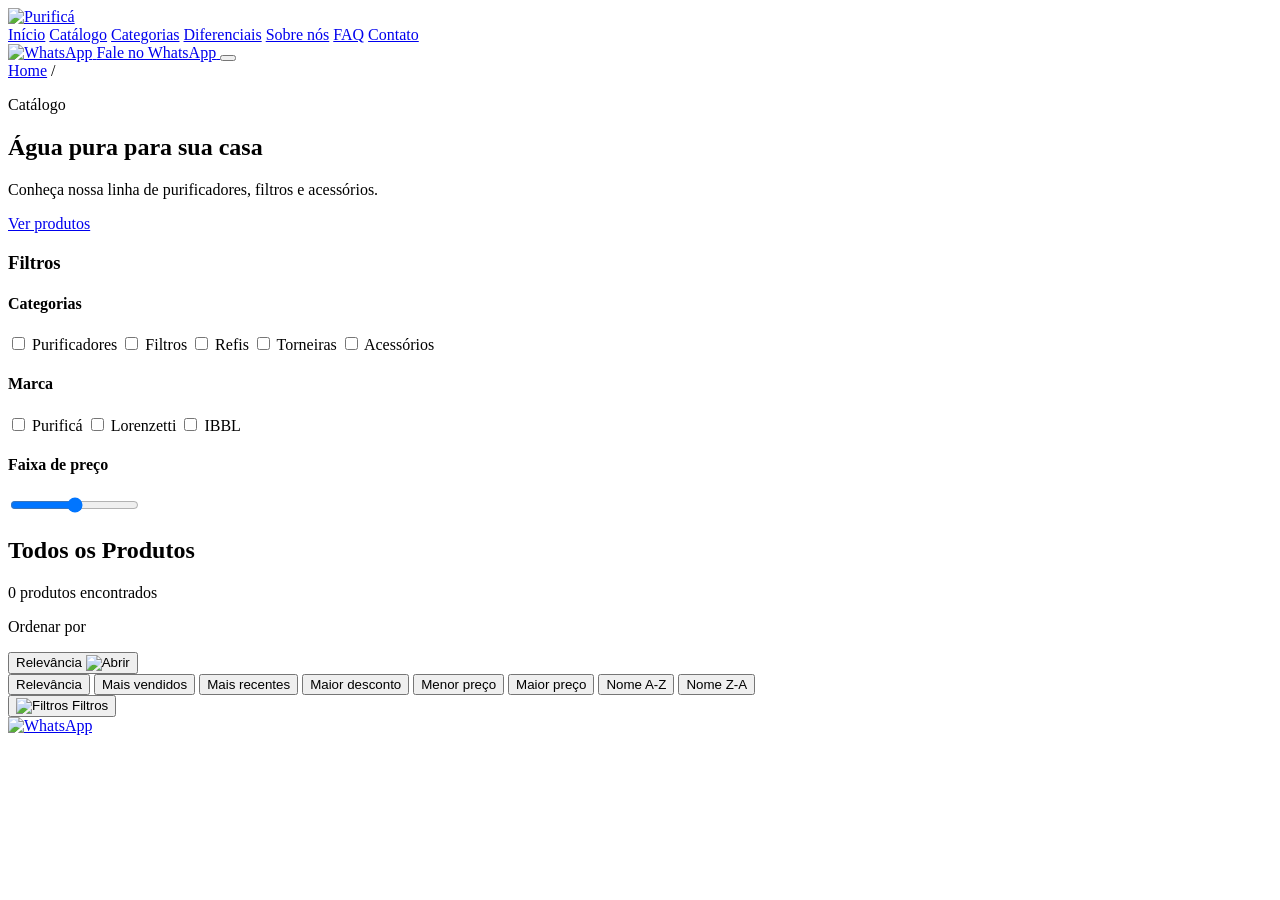
==== catalogo.html @ f344c6aa "Add files via upload" ====
<!DOCTYPE html>
<html lang="pt-BR">

<head>

    <meta charset="UTF-8">

    <meta name="viewport" content="width=device-width, initial-scale=1.0">

    <title>Catálogo | Purificá</title>

    <link rel="icon" href="favicon.ico">

    <link rel="stylesheet" href="assets/css/global.css">
    <link rel="stylesheet" href="assets/css/components.css">
    <link rel="stylesheet" href="assets/css/catalogo.css">
    <link rel="stylesheet" href="assets/css/catalogo-sidebar.css">
    <link rel="stylesheet" href="assets/css/catalogo-products.css">
    <link rel="stylesheet" href="assets/css/responsive.css">

</head>

<body>

<header class="navbar">

    <div class="container">

        <a href="index.html" class="logo">

            <img src="assets/images/logo.png" alt="Purificá">

        </a>

        <nav class="nav-links">

            <a href="index.html">Início</a>
            <a href="catalogo.html" class="active">Catálogo</a>
            <a href="categorias.html">Categorias</a>
            <a href="diferenciais.html">Diferenciais</a>
            <a href="sobre.html">Sobre nós</a>
            <a href="faq.html">FAQ</a>
            <a href="contato.html">Contato</a>

        </nav>

        <a href="https://wa.me/5511999999999"
           class="btn btn-primary navbar-whatsapp"
           target="_blank">

            <img src="assets/images/icons/whatsapp.svg" alt="WhatsApp">

            <span>Fale no WhatsApp</span>

        </a>

        <button class="menu-toggle" aria-label="Abrir menu">

            <span></span>
            <span></span>
            <span></span>

        </button>

    </div>

</header>

<main>

<section class="catalog-page">

    <div class="container">

        <div class="breadcrumb">

            <a href="index.html">Home</a>

            <span>/</span>

            <p>Catálogo</p>

        </div>

        <div class="catalog-layout">

            <div class="catalog-banner">

                <div class="banner-content">

                    <h2>

                        Água pura para sua casa

                    </h2>

                    <p>

                        Conheça nossa linha de purificadores, filtros e acessórios.

                    </p>

                    <a href="#" class="btn btn-primary">

                        Ver produtos

                    </a>

                </div>

            </div>

            <aside class="sidebar">

                <h3>Filtros</h3>

                <div class="filter-group">

                    <h4>Categorias</h4>

                    <label><input type="checkbox"> Purificadores</label>
                    <label><input type="checkbox"> Filtros</label>
                    <label><input type="checkbox"> Refis</label>
                    <label><input type="checkbox"> Torneiras</label>
                    <label><input type="checkbox"> Acessórios</label>

                </div>

                <div class="filter-group">

                    <h4>Marca</h4>

                    <label><input type="checkbox"> Purificá</label>
                    <label><input type="checkbox"> Lorenzetti</label>
                    <label><input type="checkbox"> IBBL</label>

                </div>

                <div class="filter-group">

                    <h4>Faixa de preço</h4>

                    <input type="range">

                </div>

            </aside>

            <section class="catalog-content">

                <div class="catalog-header">

                    <div>

                        <h2>

                            Todos os Produtos

                        </h2>

                        <p id="products-count">

                            0 produtos encontrados

                        </p>

                    </div>

                    <div class="catalog-sort">

                        <p>Ordenar por</p>

                        <button class="sort-toggle">

                            <span>Relevância</span>

                            <img src="assets/images/icons/chevron.svg" alt="Abrir">

                        </button>

                        <div class="sort-menu">

                            <button class="active" data-sort="relevance">Relevância</button>
                            <button data-sort="popular">Mais vendidos</button>
                            <button data-sort="recent">Mais recentes</button>
                            <button data-sort="discount">Maior desconto</button>
                            <button data-sort="price-asc">Menor preço</button>
                            <button data-sort="price-desc">Maior preço</button>
                            <button data-sort="name-asc">Nome A-Z</button>
                            <button data-sort="name-desc">Nome Z-A</button>

                        </div>

                    </div>

                    <button class="filters-toggle">

                        <img src="assets/images/icons/filter.svg" alt="Filtros">

                        <span>Filtros</span>

                    </button>

                </div>

                <div class="products-grid"></div>

            </section>

        </div>

    </div>

</section>

</main>

<a href="https://wa.me/5511999999999"
   class="whatsapp-floating"
   target="_blank"
   aria-label="WhatsApp">

    <img src="assets/images/icons/whatsapp.svg" alt="WhatsApp">

</a>

<script src="assets/js/app.js"></script>
<script src="assets/js/catalogo.js"></script>
<script src="assets/js/effect.js"></script>
<script src="assets/js/sort.js"></script>
<script src="assets/js/filters.js"></script>

</body>

</html>
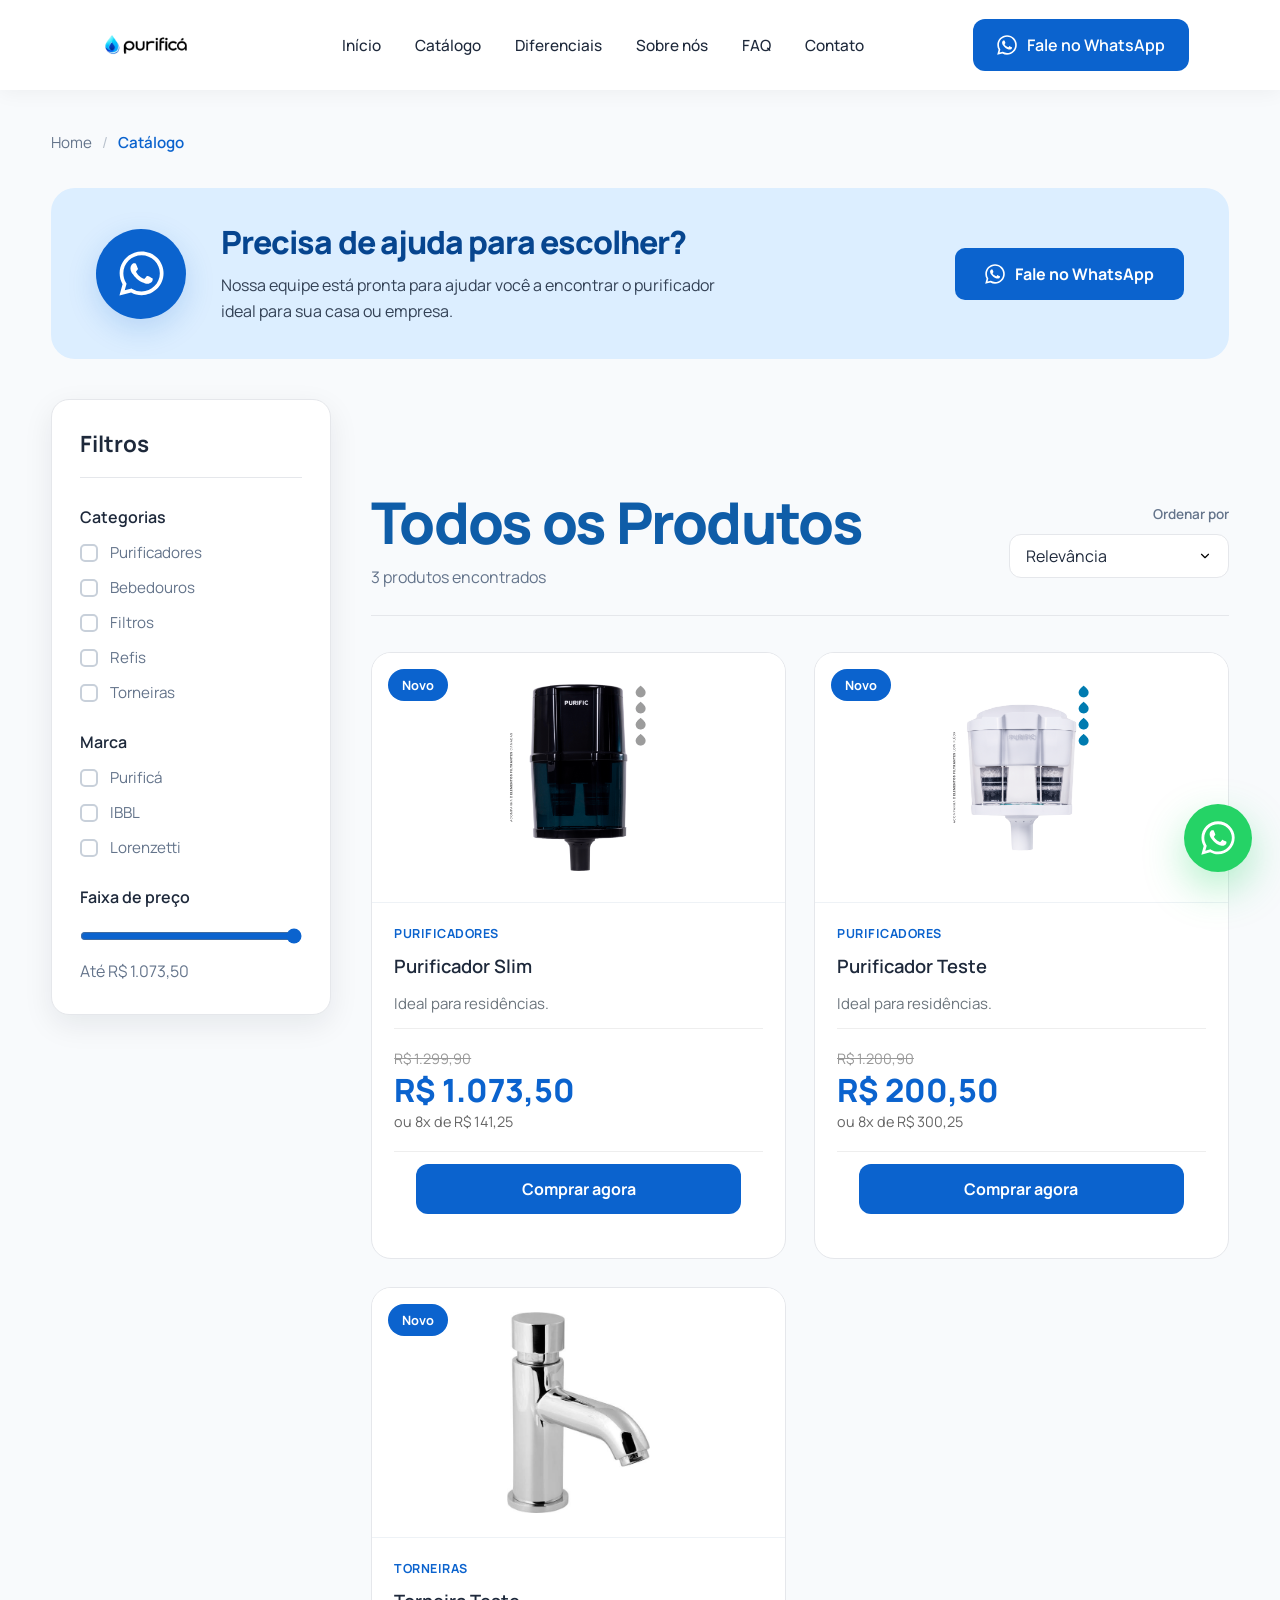
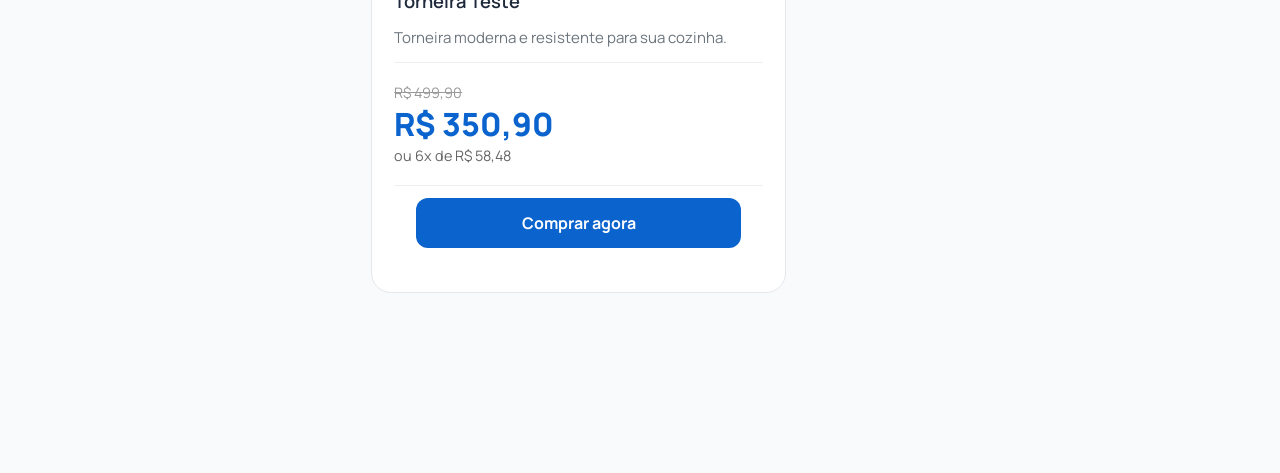
==== commit fff55215: "Add files via upload" ====
--- a/catalogo.html
+++ b/catalogo.html
@@ -1,235 +1,409 @@
-<!DOCTYPE html>
-<html lang="pt-BR">
-
-<head>
-
-    <meta charset="UTF-8">
-
-    <meta name="viewport" content="width=device-width, initial-scale=1.0">
-
-    <title>Catálogo | Purificá</title>
-
-    <link rel="icon" href="favicon.ico">
-
-    <link rel="stylesheet" href="assets/css/global.css">
-    <link rel="stylesheet" href="assets/css/components.css">
-    <link rel="stylesheet" href="assets/css/catalogo.css">
-    <link rel="stylesheet" href="assets/css/catalogo-sidebar.css">
-    <link rel="stylesheet" href="assets/css/catalogo-products.css">
-    <link rel="stylesheet" href="assets/css/responsive.css">
-
-</head>
-
-<body>
-
-<header class="navbar">
-
-    <div class="container">
-
-        <a href="index.html" class="logo">
-
-            <img src="assets/images/logo.png" alt="Purificá">
-
-        </a>
-
-        <nav class="nav-links">
-
-            <a href="index.html">Início</a>
-            <a href="catalogo.html" class="active">Catálogo</a>
-            <a href="categorias.html">Categorias</a>
-            <a href="diferenciais.html">Diferenciais</a>
-            <a href="sobre.html">Sobre nós</a>
-            <a href="faq.html">FAQ</a>
-            <a href="contato.html">Contato</a>
-
-        </nav>
-
-        <a href="https://wa.me/5511999999999"
-           class="btn btn-primary navbar-whatsapp"
-           target="_blank">
-
-            <img src="assets/images/icons/whatsapp.svg" alt="WhatsApp">
-
-            <span>Fale no WhatsApp</span>
-
-        </a>
-
-        <button class="menu-toggle" aria-label="Abrir menu">
-
-            <span></span>
-            <span></span>
-            <span></span>
-
-        </button>
-
-    </div>
-
-</header>
-
-<main>
-
-<section class="catalog-page">
-
-    <div class="container">
-
-        <div class="breadcrumb">
-
-            <a href="index.html">Home</a>
-
-            <span>/</span>
-
-            <p>Catálogo</p>
-
-        </div>
-
-        <div class="catalog-layout">
-
-            <div class="catalog-banner">
-
-                <div class="banner-content">
-
-                    <h2>
-
-                        Água pura para sua casa
-
-                    </h2>
-
-                    <p>
-
-                        Conheça nossa linha de purificadores, filtros e acessórios.
-
-                    </p>
-
-                    <a href="#" class="btn btn-primary">
-
-                        Ver produtos
-
-                    </a>
-
-                </div>
-
-            </div>
-
-            <aside class="sidebar">
-
-                <h3>Filtros</h3>
-
-                <div class="filter-group">
-
-                    <h4>Categorias</h4>
-
-                    <label><input type="checkbox"> Purificadores</label>
-                    <label><input type="checkbox"> Filtros</label>
-                    <label><input type="checkbox"> Refis</label>
-                    <label><input type="checkbox"> Torneiras</label>
-                    <label><input type="checkbox"> Acessórios</label>
-
-                </div>
-
-                <div class="filter-group">
-
-                    <h4>Marca</h4>
-
-                    <label><input type="checkbox"> Purificá</label>
-                    <label><input type="checkbox"> Lorenzetti</label>
-                    <label><input type="checkbox"> IBBL</label>
-
-                </div>
-
-                <div class="filter-group">
-
-                    <h4>Faixa de preço</h4>
-
-                    <input type="range">
-
-                </div>
-
-            </aside>
-
-            <section class="catalog-content">
-
-                <div class="catalog-header">
-
-                    <div>
-
-                        <h2>
-
-                            Todos os Produtos
-
-                        </h2>
-
-                        <p id="products-count">
-
-                            0 produtos encontrados
-
-                        </p>
-
-                    </div>
-
-                    <div class="catalog-sort">
-
-                        <p>Ordenar por</p>
-
-                        <button class="sort-toggle">
-
-                            <span>Relevância</span>
-
-                            <img src="assets/images/icons/chevron.svg" alt="Abrir">
-
-                        </button>
-
-                        <div class="sort-menu">
-
-                            <button class="active" data-sort="relevance">Relevância</button>
-                            <button data-sort="popular">Mais vendidos</button>
-                            <button data-sort="recent">Mais recentes</button>
-                            <button data-sort="discount">Maior desconto</button>
-                            <button data-sort="price-asc">Menor preço</button>
-                            <button data-sort="price-desc">Maior preço</button>
-                            <button data-sort="name-asc">Nome A-Z</button>
-                            <button data-sort="name-desc">Nome Z-A</button>
-
-                        </div>
-
-                    </div>
-
-                    <button class="filters-toggle">
-
-                        <img src="assets/images/icons/filter.svg" alt="Filtros">
-
-                        <span>Filtros</span>
-
-                    </button>
-
-                </div>
-
-                <div class="products-grid"></div>
-
-            </section>
-
-        </div>
-
-    </div>
-
-</section>
-
-</main>
-
-<a href="https://wa.me/5511999999999"
-   class="whatsapp-floating"
-   target="_blank"
-   aria-label="WhatsApp">
-
-    <img src="assets/images/icons/whatsapp.svg" alt="WhatsApp">
-
-</a>
-
-<script src="assets/js/app.js"></script>
-<script src="assets/js/catalogo.js"></script>
-<script src="assets/js/effect.js"></script>
-<script src="assets/js/sort.js"></script>
-<script src="assets/js/filters.js"></script>
-
-</body>
-
+<!DOCTYPE html>
+<html lang="pt-BR">
+
+<head>
+
+    <meta charset="UTF-8">
+
+    <meta name="viewport" content="width=device-width, initial-scale=1.0">
+
+    <title>Catálogo | Purificá</title>
+
+    <link rel="icon" href="assets/images/favicon.ico">
+
+    <link rel="stylesheet" href="assets/css/global.css">
+    <link rel="stylesheet" href="assets/css/components.css">
+    <link rel="stylesheet" href="assets/css/catalogo.css">
+    <link rel="stylesheet" href="assets/css/catalogo-sidebar.css">
+    <link rel="stylesheet" href="assets/css/catalogo-products.css">
+    <link rel="stylesheet" href="assets/css/cta-catalogo.css">
+    <link rel="stylesheet" href="assets/css/footer.css">
+    <link rel="stylesheet" href="assets/css/responsive.css">
+
+</head>
+
+<body>
+
+<div id="navbar"></div>
+
+<main>
+
+<section class="catalog-page">
+
+    <div class="container">
+
+        <div class="breadcrumb">
+
+            <a href="index.html">
+
+                Home
+
+            </a>
+
+            <span>/</span>
+
+            <p>
+
+                Catálogo
+
+            </p>
+
+        </div>
+
+        <div class="catalog-layout">
+
+            <section class="catalog-banner">
+
+                <div class="catalog-cta">
+
+                    <div class="catalog-cta-icon">
+
+                        <img
+                            src="assets/images/icons/whatsapp.svg"
+                            alt="WhatsApp"
+                        >
+
+                    </div>
+
+                    <div class="catalog-cta-text">
+
+                        <h2>
+
+                            Precisa de ajuda para escolher?
+
+                        </h2>
+
+                        <p>
+
+                            Nossa equipe está pronta para ajudar você a encontrar
+                            o purificador ideal para sua casa ou empresa.
+
+                        </p>
+
+                    </div>
+
+                    <a
+                        href="https://wa.me/5511999999999"
+                        target="_blank"
+                        class="catalog-cta-button"
+                    >
+
+                        <img
+                            src="assets/images/icons/whatsapp.svg"
+                            alt="WhatsApp"
+                        >
+
+                        Fale no WhatsApp
+
+                    </a>
+
+                </div>
+
+            </section>
+
+            <aside class="sidebar">
+
+                <h3>
+
+                    Filtros
+
+                </h3>
+
+                <div class="filter-group">
+
+                    <h4>
+
+                        Categorias
+
+                    </h4>
+
+                    <label>
+
+                        <input
+                            type="checkbox"
+                            value="Purificadores"
+                        >
+
+                        Purificadores
+
+                    </label>
+
+                    <label>
+
+                        <input
+                            type="checkbox"
+                            value="Bebedouros"
+                        >
+
+                        Bebedouros
+
+                    </label>
+
+                    <label>
+
+                        <input
+                            type="checkbox"
+                            value="Filtros"
+                        >
+
+                        Filtros
+
+                    </label>
+
+                    <label>
+
+                        <input
+                            type="checkbox"
+                            value="Refis"
+                        >
+
+                        Refis
+
+                    </label>
+
+                    <label>
+
+                        <input
+                            type="checkbox"
+                            value="Torneiras"
+                        >
+
+                        Torneiras
+
+                    </label>
+
+                </div>
+
+                <div class="filter-group">
+
+                    <h4>
+
+                        Marca
+
+                    </h4>
+
+                    <label>
+
+                        <input
+                            type="checkbox"
+                            value="Purificá"
+                        >
+
+                        Purificá
+
+                    </label>
+
+                    <label>
+
+                        <input
+                            type="checkbox"
+                            value="IBBL"
+                        >
+
+                        IBBL
+
+                    </label>
+
+                    <label>
+
+                        <input
+                            type="checkbox"
+                            value="Lorenzetti"
+                        >
+
+                        Lorenzetti
+
+                    </label>
+
+                </div>
+
+                <div class="filter-group">
+
+                    <h4>
+
+                        Faixa de preço
+
+                    </h4>
+
+                    <input
+                        id="price-filter"
+                        type="range"
+                        min="0"
+                        max="5000"
+                        value="5000"
+                    >
+
+                    <p id="price-value">
+
+                        Até R$ 5.000,00
+
+                    </p>
+
+                </div>
+
+            </aside>
+
+            <section class="catalog-content">
+
+                <div class="catalog-header">
+
+                    <div>
+
+                        <h2>
+
+                            Todos os Produtos
+
+                        </h2>
+
+                        <p id="products-count">
+
+                            0 produtos encontrados
+
+                        </p>
+
+                    </div>
+
+                    <div class="catalog-sort">
+
+                        <p>
+
+                            Ordenar por
+
+                        </p>
+
+                        <button class="sort-toggle">
+
+                            <span>
+
+                                Relevância
+
+                            </span>
+
+                            <img
+                                src="assets/images/icons/chevron.svg"
+                                alt="Abrir"
+                            >
+
+                        </button>
+
+                        <div class="sort-menu">
+
+                            <button
+                                class="active"
+                                data-sort="relevance"
+                            >
+
+                                Relevância
+
+                            </button>
+
+                            <button data-sort="popular">
+
+                                Mais vendidos
+
+                            </button>
+
+                            <button data-sort="recent">
+
+                                Mais recentes
+
+                            </button>
+
+                            <button data-sort="discount">
+
+                                Maior desconto
+
+                            </button>
+
+                            <button data-sort="price-asc">
+
+                                Menor preço
+
+                            </button>
+
+                            <button data-sort="price-desc">
+
+                                Maior preço
+
+                            </button>
+
+                            <button data-sort="name-asc">
+
+                                Nome A-Z
+
+                            </button>
+
+                            <button data-sort="name-desc">
+
+                                Nome Z-A
+
+                            </button>
+
+                        </div>
+
+                    </div>
+
+                    <button class="filters-toggle">
+
+                        <img
+                            src="assets/images/icons/filter.svg"
+                            alt="Filtros"
+                        >
+
+                        <span>
+
+                            Filtros
+
+                        </span>
+
+                    </button>
+
+                </div>
+
+                <div class="products-grid">
+
+                                    </div>
+
+            </section>
+
+        </div>
+
+    </div>
+
+</section>
+
+</main>
+
+<div id="footer"></div>
+
+<a
+    href="https://wa.me/5511999999999"
+    class="whatsapp-floating"
+    target="_blank"
+    aria-label="WhatsApp"
+>
+
+    <img
+        src="assets/images/icons/whatsapp.svg"
+        alt="WhatsApp"
+    >
+
+</a>
+
+<script src="assets/js/app.js"></script>
+
+<script src="assets/js/navbar.js"></script>
+
+<script src="assets/js/footer.js"></script>
+
+<script src="assets/js/catalogo.js"></script>
+
+<script src="assets/js/sort.js"></script>
+
+<script src="assets/js/filters.js"></script>
+
+<script src="assets/js/effect.js"></script>
+
+</body>
+
 </html>
--- a/assets/css/global.css
+++ b/assets/css/global.css
@@ -0,0 +1,241 @@
+@import url('https://fonts.googleapis.com/css2?family=Manrope:wght@200;300;400;500;600;700;800&display=swap');
+
+*,
+*::before,
+*::after{
+    margin:0;
+    padding:0;
+    box-sizing:border-box;
+}
+
+:root{
+
+    --primary:#0B63CE;
+    --primary-dark:#084FA5;
+
+    --background:#F7F9FC;
+
+    --surface:#FFFFFF;
+
+    --text:#1E293B;
+
+    --text-light:#64748B;
+
+    --border:#E5E7EB;
+
+    --success:#25D366;
+
+    --shadow:0 10px 30px rgba(15,23,42,.08);
+
+    --radius:18px;
+
+    --container:1280px;
+
+}
+
+html{
+
+    scroll-behavior:smooth;
+
+}
+
+body{
+
+    font-family:"Inter",sans-serif;
+
+    background:var(--background);
+
+    color:var(--text);
+
+    -webkit-font-smoothing:antialiased;
+
+    text-rendering:optimizeLegibility;
+
+     font-family: "Manrope", sans-serif;
+
+}
+
+img{
+
+    display:block;
+
+    max-width:100%;
+
+}
+
+a{
+
+    color:inherit;
+
+    text-decoration:none;
+
+}
+
+button{
+
+    font:inherit;
+
+    cursor:pointer;
+
+    border:none;
+
+    background:none;
+
+}
+
+input,
+textarea,
+select{
+
+    font:inherit;
+
+    outline:none;
+
+}
+
+ul,
+ol{
+
+    list-style:none;
+
+}
+
+.container{
+
+    width:min(var(--container),92%);
+
+    margin-inline:auto;
+
+}
+
+section{
+
+    padding:90px 0;
+
+}
+
+h1{
+
+    font-size:clamp(2.8rem,5vw,4.5rem);
+
+    font-weight:800;
+
+    line-height:1.08;
+
+}
+
+h2{
+
+    font-size:clamp(2.4rem,5vw,3.6rem);
+
+    font-weight:800;
+
+    line-height:1.15;
+
+    letter-spacing:-0.03em;
+
+    color:#0F5DA8;
+
+}
+
+h3{
+
+    font-size:1.35rem;
+
+    font-weight:600;
+
+}
+
+p{
+
+    color:var(--text-light);
+
+    line-height:1.7;
+
+}
+
+::-webkit-scrollbar{
+
+    width:10px;
+
+}
+
+::-webkit-scrollbar-track{
+
+    background:#EEF2F7;
+
+}
+
+::-webkit-scrollbar-thumb{
+
+    background:var(--primary);
+
+    border-radius:999px;
+
+}
+
+::-webkit-scrollbar-thumb:hover{
+
+    background:var(--primary-dark);
+
+}
+
+@media(max-width:768px){
+
+    :root{
+
+        --container:100%;
+
+        --radius:16px;
+
+    }
+
+    body{
+
+        font-size:15px;
+
+    }
+
+    .container{
+
+        width:94%;
+
+    }
+
+    section{
+
+        padding:60px 0;
+
+    }
+
+    h1{
+
+        font-size:2.3rem;
+
+        line-height:1.15;
+
+    }
+
+h2{
+
+    font-size:1.8rem;
+
+    color:#0F5DA8;
+
+}
+
+    h3{
+
+        font-size:1.2rem;
+
+    }
+
+    p{
+
+        font-size:.95rem;
+
+        line-height:1.7;
+
+    }
+
+}
--- a/assets/css/components.css
+++ b/assets/css/components.css
@@ -0,0 +1,502 @@
+.navbar{
+
+    width:100%;
+
+    height:90px;
+
+    background:var(--surface);
+
+    position:sticky;
+
+    top:0;
+
+    z-index:1000;
+
+    box-shadow:0 2px 20px rgba(0,0,0,.05);
+
+}
+
+.navbar .container{
+
+    height:100%;
+
+    display:flex;
+
+    align-items:center;
+
+    justify-content:space-between;
+
+    gap:40px;
+
+}
+
+.logo{
+
+    margin-right:auto;
+
+}
+
+
+
+.logo img{
+
+    height:72px;
+
+    width:auto;
+
+}
+
+.nav-links{
+
+    display:flex;
+
+    align-items:center;
+
+    justify-content:center;
+
+    gap:34px;
+
+    flex:1;
+
+}
+
+.nav-links a{
+
+    font-size:.96rem;
+
+    font-weight:500;
+
+    color:var(--text);
+
+    white-space:nowrap;
+
+    transition:.25s;
+
+}
+
+.nav-links a:hover{
+
+    color:var(--primary);
+
+}
+
+.nav-links a{
+
+    position:relative;
+
+}
+
+
+.nav-links a::after{
+
+    content:"";
+
+    position:absolute;
+
+    left:0;
+
+    bottom:-8px;
+
+    width:0;
+
+    height:2px;
+
+    background:var(--primary);
+
+    transition:.25s;
+
+}
+
+
+.nav-links a:hover::after,
+.nav-links a.active::after{
+
+    width:100%;
+
+}
+
+.whatsapp-floating{
+
+    position:fixed;
+
+    right:28px;
+
+    bottom:28px;
+
+    width:68px;
+
+    height:68px;
+
+    display:flex;
+
+    align-items:center;
+
+    justify-content:center;
+
+    border-radius:50%;
+
+    background:#25D366;
+
+    box-shadow:
+        0 16px 40px rgba(37,211,102,.35);
+
+    transition:
+        transform .25s ease,
+        box-shadow .25s ease;
+
+    z-index:999;
+
+}
+
+.whatsapp-floating:hover{
+
+    transform:translateY(-4px) scale(1.06);
+
+    box-shadow:
+        0 22px 50px rgba(37,211,102,.45);
+
+}
+
+.whatsapp-floating img{
+
+    width:34px;
+
+    height:34px;
+
+}
+
+.btn{
+
+    display:inline-flex;
+
+    align-items:center;
+
+    justify-content:center;
+
+    gap:10px;
+
+    padding:15px 24px;
+
+    border-radius:12px;
+
+    font-weight:600;
+
+    transition:.25s;
+
+    flex-shrink:0;
+
+}
+
+.btn img{
+
+    width:20px;
+
+    height:20px;
+
+}
+
+.btn svg{
+
+    width:18px;
+
+    height:18px;
+
+    transition:.25s;
+
+}
+
+.btn:hover svg{
+
+    transform:translateX(4px);
+
+}
+
+.btn-primary{
+
+    background:var(--primary);
+
+    color:#fff;
+
+}
+
+.btn-primary:hover{
+
+    background:var(--primary-dark);
+
+    transform:translateY(-2px);
+
+}
+
+.btn-outline{
+
+    background:var(--surface);
+
+    border:1px solid var(--border);
+
+    color:var(--text);
+
+}
+
+.btn-outline:hover{
+
+    border-color:var(--primary);
+
+    color:var(--primary);
+
+}
+
+.section-title{
+
+    text-align:center;
+
+    margin-bottom:14px;
+
+}
+
+.section-description{
+
+    max-width:700px;
+
+    margin:0 auto 55px;
+
+    text-align:center;
+
+}
+
+.card{
+
+    background:var(--surface);
+
+    border-radius:var(--radius);
+
+    box-shadow:var(--shadow);
+
+    transition:.25s;
+
+}
+
+.card:hover{
+
+    transform:translateY(-6px);
+
+}
+
+.badge{
+
+    display:inline-flex;
+
+    align-items:center;
+
+    padding:6px 12px;
+
+    border-radius:999px;
+
+    background:#EDF5FF;
+
+    color:var(--primary);
+
+    font-size:.82rem;
+
+    font-weight:600;
+
+}
+
+
+@media(max-width:768px){
+
+    .navbar{
+
+        height:78px;
+
+    }
+
+    .navbar .container{
+
+        display:flex;
+
+        align-items:center;
+
+        justify-content:space-between;
+
+        gap:12px;
+
+    }
+
+    .logo{
+
+        margin-right:auto;
+
+    }
+
+    .logo img{
+
+        height:58px;
+
+    }
+
+    .navbar-whatsapp{
+
+        display:none;
+
+    }
+
+    .menu-toggle{
+
+        display:flex;
+
+        flex-direction:column;
+
+        justify-content:center;
+
+        align-items:center;
+
+        gap:5px;
+
+        width:46px;
+
+        height:46px;
+
+        margin-left:auto;
+
+        border:1px solid var(--border);
+
+        border-radius:12px;
+
+        background:var(--surface);
+
+        flex-shrink:0;
+
+    }
+
+    .menu-toggle span{
+
+        width:22px;
+
+        height:2px;
+
+        border-radius:999px;
+
+        background:var(--text);
+
+        transition:.25s;
+
+    }
+
+    .menu-toggle.active span:nth-child(1){
+
+        transform:translateY(7px) rotate(45deg);
+
+    }
+
+    .menu-toggle.active span:nth-child(2){
+
+        opacity:0;
+
+    }
+
+    .menu-toggle.active span:nth-child(3){
+
+        transform:translateY(-7px) rotate(-45deg);
+
+    }
+
+   .whatsapp-floating{
+
+    display:flex;
+
+    position:fixed;
+
+    right:18px;
+
+    bottom:18px;
+
+    width:60px;
+
+    height:60px;
+
+    align-items:center;
+
+    justify-content:center;
+
+    border-radius:50%;
+
+    background:#25D366;
+
+    z-index:1100;
+
+}
+
+
+.whatsapp-floating img{
+
+    width:30px;
+
+    height:30px;
+
+}
+
+    .nav-links{
+
+        position:fixed;
+
+        top:0;
+
+        left:-320px;
+
+        width:300px;
+
+        max-width:85vw;
+
+        height:100vh;
+
+        padding:95px 24px 24px;
+
+        display:flex;
+
+        flex-direction:column;
+
+        align-items:flex-start;
+
+        justify-content:flex-start;
+
+        gap:20px;
+
+        background:var(--surface);
+
+        box-shadow:12px 0 40px rgba(0,0,0,.18);
+
+        transition:left .3s ease;
+
+        z-index:1001;
+
+    }
+
+    .nav-links.active{
+
+        left:0;
+
+    }
+
+    .nav-links a{
+
+        width:100%;
+
+        padding:8px 0;
+
+        font-size:1rem;
+
+    }
+
+    .section-title{
+
+        margin-bottom:10px;
+
+    }
+
+    .section-description{
+
+        margin:0 auto 40px;
+
+    }
+
+}
--- a/assets/css/catalogo.css
+++ b/assets/css/catalogo.css
@@ -0,0 +1,595 @@
+.catalog-page{
+
+    padding:40px 0 90px;
+
+    background:#F8FAFC;
+
+}
+
+
+
+.breadcrumb{
+
+    display:flex;
+
+    align-items:center;
+
+    gap:10px;
+
+    margin-bottom:32px;
+
+    font-size:.95rem;
+
+}
+
+
+
+.breadcrumb a{
+
+    color:var(--text-light);
+
+    transition:.25s;
+
+}
+
+
+
+.breadcrumb a:hover{
+
+    color:var(--primary);
+
+}
+
+
+
+.breadcrumb span{
+
+    color:#B8C1CC;
+
+}
+
+
+
+.breadcrumb p{
+
+    color:var(--primary);
+
+    font-weight:600;
+
+}
+
+
+
+
+
+.catalog-layout{
+
+    display:grid;
+
+    grid-template-columns:280px 1fr;
+
+    grid-template-areas:
+
+    "banner banner"
+
+    "sidebar content";
+
+    gap:40px;
+
+    align-items:start;
+
+}
+
+
+
+
+
+.catalog-banner{
+
+    grid-area:banner;
+
+}
+
+
+
+
+
+.sidebar{
+
+    grid-area:sidebar;
+
+}
+
+
+
+
+
+.catalog-content{
+
+    grid-area:content;
+
+    display:flex;
+
+    flex-direction:column;
+
+    gap:36px;
+
+}
+
+
+
+
+
+.catalog-header{
+
+    display:flex;
+
+    align-items:center;
+
+    justify-content:space-between;
+
+    gap:30px;
+
+    padding-bottom:24px;
+
+    border-bottom:1px solid var(--border);
+
+}
+
+
+
+
+
+.catalog-header h2{
+
+    margin:0 0 8px;
+
+}
+
+
+
+
+
+.catalog-header p{
+
+    margin:0;
+
+    color:var(--text-light);
+
+}
+
+
+
+
+
+.catalog-sort{
+
+    position:relative;
+
+    display:flex;
+
+    flex-direction:column;
+
+    align-items:flex-end;
+
+    gap:8px;
+
+}
+
+
+
+
+
+.catalog-sort p{
+
+    margin:0;
+
+    font-size:.85rem;
+
+    color:var(--text-light);
+
+    font-weight:600;
+
+}
+
+
+
+
+
+.sort-toggle{
+
+    display:flex;
+
+    align-items:center;
+
+    justify-content:space-between;
+
+    gap:16px;
+
+    width:220px;
+
+    height:44px;
+
+    padding:0 16px;
+
+    background:#fff;
+
+    border:1px solid var(--border);
+
+    border-radius:12px;
+
+    color:var(--text);
+
+    cursor:pointer;
+
+}
+
+
+
+
+
+.sort-toggle img{
+
+    width:14px;
+
+}
+
+
+
+
+
+.sort-menu{
+
+    position:absolute;
+
+    top:calc(100% + 8px);
+
+    right:0;
+
+    width:220px;
+
+    padding:8px;
+
+    background:#fff;
+
+    border:1px solid var(--border);
+
+    border-radius:14px;
+
+    box-shadow:0 18px 40px rgba(15,23,42,.12);
+
+    display:flex;
+
+    flex-direction:column;
+
+    gap:4px;
+
+    opacity:0;
+
+    visibility:hidden;
+
+    transform:translateY(-8px);
+
+    transition:.2s;
+
+    z-index:100;
+
+}
+
+
+
+
+
+.catalog-sort.open .sort-menu{
+
+    opacity:1;
+
+    visibility:visible;
+
+    transform:translateY(0);
+
+}
+
+
+
+
+
+.sort-menu button{
+
+    height:40px;
+
+    padding:0 14px;
+
+    border:none;
+
+    border-radius:10px;
+
+    background:transparent;
+
+    text-align:left;
+
+    cursor:pointer;
+
+}
+
+
+
+
+
+.sort-menu button:hover{
+
+    background:#F3F7FC;
+
+    color:var(--primary);
+
+}
+
+
+
+
+
+.sort-menu button.active{
+
+    background:rgba(11,99,206,.1);
+
+    color:var(--primary);
+
+    font-weight:700;
+
+}
+
+
+
+
+
+.catalog-empty{
+
+    display:flex;
+
+    flex-direction:column;
+
+    align-items:center;
+
+    justify-content:center;
+
+    text-align:center;
+
+    padding:80px 20px;
+
+    border:2px dashed var(--border);
+
+    border-radius:20px;
+
+}
+
+
+
+
+
+.catalog-empty h3{
+
+    margin:20px 0 10px;
+
+}
+
+
+
+
+
+.catalog-empty p{
+
+    margin:0;
+
+    color:var(--text-light);
+
+}
+
+
+
+
+
+.catalog-pagination{
+
+    display:flex;
+
+    justify-content:center;
+
+    gap:12px;
+
+    margin-top:20px;
+
+}
+
+
+
+
+
+.catalog-pagination button{
+
+    width:46px;
+
+    height:46px;
+
+    border:none;
+
+    border-radius:12px;
+
+    background:#fff;
+
+    box-shadow:var(--shadow);
+
+    cursor:pointer;
+
+}
+
+
+
+
+
+.catalog-pagination button.active{
+
+    background:var(--primary);
+
+    color:#fff;
+
+}
+
+
+
+
+
+@media(max-width:1100px){
+
+
+    .catalog-layout{
+
+        grid-template-columns:1fr;
+
+        grid-template-areas:
+
+        "banner"
+
+        "sidebar"
+
+        "content";
+
+        gap:30px;
+
+    }
+
+
+}
+
+
+
+
+
+@media(max-width:768px){
+
+
+    .catalog-page{
+
+        padding:24px 0 50px;
+
+    }
+
+
+
+    .breadcrumb{
+
+        margin-bottom:20px;
+
+        font-size:.82rem;
+
+    }
+
+
+
+    .catalog-layout{
+
+        display:flex;
+
+        flex-direction:column;
+
+        gap:25px;
+
+    }
+
+
+
+    .catalog-header{
+
+        flex-direction:column;
+
+        align-items:stretch;
+
+        gap:16px;
+
+    }
+
+
+
+    .catalog-header h2{
+
+        font-size:1.8rem;
+
+    }
+
+
+
+    .catalog-sort{
+
+        width:100%;
+
+        align-items:stretch;
+
+    }
+
+
+
+    .catalog-sort p{
+
+        display:none;
+
+    }
+
+
+
+    .sort-toggle{
+
+        width:100%;
+
+    }
+
+
+
+    .sort-menu{
+
+        position:fixed;
+
+        top:0;
+
+        left:-320px;
+
+        width:300px;
+
+        height:100vh;
+
+        padding:24px;
+
+        border-radius:0;
+
+        overflow-y:auto;
+
+        transition:.3s;
+
+    }
+
+
+
+    .catalog-sort.open .sort-menu{
+
+        left:0;
+
+    }
+
+
+
+    .catalog-pagination{
+
+        flex-wrap:wrap;
+
+    }
+
+
+
+    .catalog-pagination button{
+
+        width:42px;
+
+        height:42px;
+
+    }
+
+
+}
--- a/assets/css/catalogo-sidebar.css
+++ b/assets/css/catalogo-sidebar.css
@@ -0,0 +1,443 @@
+.sidebar{
+
+    grid-area:sidebar;
+
+    position:relative;
+
+    display:flex;
+
+    flex-direction:column;
+
+    gap:28px;
+
+    background:var(--surface);
+
+    border:1px solid var(--border);
+
+    border-radius:18px;
+
+    padding:28px;
+
+    box-shadow:var(--shadow);
+
+    height:max-content;
+
+}
+
+.sidebar h3{
+
+    margin:0;
+
+    font-size:1.4rem;
+
+    font-weight:700;
+
+    color:var(--text);
+
+    padding-bottom:18px;
+
+    border-bottom:1px solid var(--border);
+
+}
+
+.filter-group{
+
+    display:flex;
+
+    flex-direction:column;
+
+    gap:14px;
+
+}
+
+.filter-group h4{
+
+    margin:0;
+
+    font-size:1rem;
+
+    font-weight:600;
+
+    color:var(--text);
+
+}
+
+.filter-group label{
+
+    display:flex;
+
+    align-items:center;
+
+    gap:12px;
+
+    font-size:.95rem;
+
+    color:var(--text-light);
+
+    cursor:pointer;
+
+    transition:.2s;
+
+}
+
+.filter-group label:hover{
+
+    color:var(--primary);
+
+}
+
+.filters-toggle{
+
+    display:none;
+
+}
+
+.filter-group input[type="checkbox"]{
+
+    appearance:none;
+
+    -webkit-appearance:none;
+
+    width:18px;
+
+    height:18px;
+
+    border:2px solid #C8D0DA;
+
+    border-radius:5px;
+
+    background:#fff;
+
+    cursor:pointer;
+
+    position:relative;
+
+    flex-shrink:0;
+
+    transition:.2s;
+
+}
+
+.filter-group input[type="checkbox"]:hover{
+
+    border-color:var(--primary);
+
+}
+
+.filter-group input[type="checkbox"]:checked{
+
+    background:var(--primary);
+
+    border-color:var(--primary);
+
+}
+
+.filter-group input[type="checkbox"]:checked::after{
+
+    content:"";
+
+    position:absolute;
+
+    left:5px;
+
+    top:1px;
+
+    width:4px;
+
+    height:8px;
+
+    border:solid #fff;
+
+    border-width:0 2px 2px 0;
+
+    transform:rotate(45deg);
+
+}
+
+.filter-group input[type="range"]{
+
+    width:100%;
+
+    margin-top:6px;
+
+    accent-color:var(--primary);
+
+    cursor:pointer;
+
+}
+
+.filter-group input[type="range"]::-webkit-slider-thumb{
+
+    cursor:pointer;
+
+}
+
+.filter-group select{
+
+    width:100%;
+
+    height:46px;
+
+    padding:0 14px;
+
+    border:1px solid var(--border);
+
+    border-radius:12px;
+
+    background:#fff;
+
+    color:var(--text);
+
+    outline:none;
+
+}
+
+.filter-group select:focus{
+
+    border-color:var(--primary);
+
+}
+
+.filter-search:focus{
+
+    border-color:var(--primary);
+
+    box-shadow:0 0 0 4px rgba(11,99,206,.08);
+
+}
+
+.filter-divider{
+
+    width:100%;
+
+    height:1px;
+
+    background:var(--border);
+
+}
+
+.filter-price{
+
+    display:flex;
+
+    justify-content:space-between;
+
+    margin-top:8px;
+
+    color:#94A3B8;
+
+    font-size:.9rem;
+
+}
+
+.filter-reset{
+
+    width:100%;
+
+    height:48px;
+
+    border:none;
+
+    border-radius:12px;
+
+    background:#EEF5FF;
+
+    color:var(--primary);
+
+    font-weight:700;
+
+    cursor:pointer;
+
+    transition:.25s;
+
+}
+
+.filter-reset:hover{
+
+    background:var(--primary);
+
+    color:#fff;
+
+}
+
+@media(max-width:768px){
+
+    .filters-toggle{
+
+        display:flex;
+
+        align-items:center;
+
+        justify-content:center;
+
+        gap:10px;
+
+        min-width:150px;
+
+        height:46px;
+
+        padding:0 18px;
+
+        border:1px solid var(--border);
+
+        border-radius:12px;
+
+        background:#fff;
+
+        color:var(--text);
+
+        cursor:pointer;
+
+    }
+
+    .filters-toggle img{
+
+        width:18px;
+
+        height:18px;
+
+    }
+
+    .sidebar{
+
+        position:fixed;
+
+        top:0;
+
+        left:-320px;
+
+        width:300px;
+
+        max-width:85vw;
+
+        height:100vh;
+
+        margin:0;
+
+        padding:24px;
+
+        display:flex;
+
+        flex-direction:column;
+
+        gap:28px;
+
+        border:none;
+
+        border-radius:0;
+
+        background:#fff;
+
+        box-shadow:12px 0 40px rgba(0,0,0,.18);
+
+        overflow-y:auto;
+
+        transition:left .3s ease;
+
+        z-index:1000;
+
+    }
+
+    .sidebar.open{
+
+        left:0;
+
+    }
+
+    .sidebar h3{
+
+        font-size:1.25rem;
+
+        padding-bottom:16px;
+
+    }
+
+    .filter-group{
+
+        gap:12px;
+
+    }
+
+    .filter-group h4{
+
+        font-size:.95rem;
+
+    }
+
+    .filter-group label{
+
+        gap:10px;
+
+        font-size:.9rem;
+
+    }
+
+    .filter-group input[type="checkbox"]{
+
+        width:16px;
+
+        height:16px;
+
+    }
+
+    .filter-group input[type="checkbox"]:checked::after{
+
+        left:4px;
+
+        top:1px;
+
+        width:3px;
+
+        height:7px;
+
+    }
+
+    .filter-group select{
+
+        height:44px;
+
+        font-size:.9rem;
+
+    }
+
+    .filter-price{
+
+        font-size:.85rem;
+
+    }
+
+    .filter-reset{
+
+        height:46px;
+
+        font-size:.9rem;
+
+    }
+
+    .sidebar-overlay{
+
+        position:fixed;
+
+        inset:0;
+
+        background:rgba(0,0,0,.45);
+
+        opacity:0;
+
+        visibility:hidden;
+
+        transition:.3s;
+
+        z-index:999;
+
+    }
+
+    .sidebar-overlay.open{
+
+        opacity:1;
+
+        visibility:visible;
+
+    }
+
+}
--- a/assets/css/catalogo-products.css
+++ b/assets/css/catalogo-products.css
@@ -0,0 +1,412 @@
+.products-grid{
+
+    display:grid;
+
+    grid-template-columns:repeat(auto-fill,minmax(270px,1fr));
+
+    gap:28px;
+
+}
+
+
+.btn-buy{
+
+    width:100%;
+
+    height:50px;
+
+    display:flex;
+
+    align-items:center;
+
+    justify-content:center;
+
+    background:#0B63CE;
+
+    color:#fff;
+
+    border:none;
+
+    border-radius:12px;
+
+    font-weight:700;
+
+    transition:.25s;
+
+}
+
+
+.btn-buy:hover{
+
+    background:#084FA5;
+
+    transform:translateY(-2px);
+
+}
+
+
+.product-card{
+
+    position:relative;
+
+    background:#fff;
+
+    border:1px solid var(--border);
+
+    border-radius:20px;
+
+    overflow:hidden;
+
+    transition:.25s;
+
+    display:flex;
+
+    flex-direction:column;
+
+    text-decoration:none;
+
+    color:inherit;
+
+}
+
+.product-card:hover{
+
+    transform:translateY(-5px);
+
+    box-shadow:var(--shadow);
+
+}
+
+
+.product-badge{
+
+    position:absolute;
+
+    top:16px;
+
+    left:16px;
+
+    z-index:5;
+
+    background:var(--primary);
+
+    color:#fff;
+
+    font-size:.75rem;
+
+    font-weight:700;
+
+    padding:6px 12px;
+
+    border-radius:999px;
+
+}
+
+
+.product-image{
+
+    height:250px;
+
+    display:flex;
+
+    align-items:center;
+
+    justify-content:center;
+
+    padding:24px;
+
+    background:#fff;
+
+    border-bottom:1px solid #EEF2F6;
+
+}
+
+
+.product-image img{
+
+    width:100%;
+
+    height:100%;
+
+    object-fit:contain;
+
+    transition:.3s;
+
+}
+
+
+.product-card:hover .product-image img{
+
+    transform:scale(1.05);
+
+}
+
+.product-info{
+
+    display:flex;
+
+    flex-direction:column;
+
+    flex:1;
+
+    gap:12px;
+
+    padding:22px;
+
+}
+
+
+.product-category{
+
+    color:var(--primary);
+
+    font-size:.78rem;
+
+    font-weight:700;
+
+    letter-spacing:.5px;
+
+    text-transform:uppercase;
+
+}
+
+
+.product-info h3{
+
+    margin:0;
+
+    font-size:1.15rem;
+
+    line-height:1.4;
+
+    color:var(--text);
+
+}
+
+
+.product-info p{
+
+    margin:0;
+
+    color:#6C757D;
+
+    font-size:.94rem;
+
+    line-height:1.6;
+
+}
+
+
+.product-price{
+
+    display:flex;
+
+    flex-direction:column;
+
+    gap:4px;
+
+    margin-top:auto;
+
+    padding-top:10px;
+
+}
+
+
+.product-old-price{
+
+    color:#999;
+
+    font-size:.9rem;
+
+    text-decoration:line-through;
+
+}
+
+
+.product-current-price{
+
+    color:var(--primary);
+
+    font-size:2rem;
+
+    font-weight:800;
+
+    line-height:1;
+
+}
+
+
+.product-installments{
+
+    color:#666;
+
+    font-size:.9rem;
+
+}
+
+
+.product-actions{
+
+    margin-top:auto;
+
+    padding:0 22px 22px;
+
+    display:flex;
+
+    gap:10px;
+
+}
+
+
+.product-actions .btn{
+
+    flex:1;
+
+    justify-content:center;
+
+}
+
+
+.btn-outline{
+
+    background:#fff;
+
+    border:1px solid var(--primary);
+
+    color:var(--primary);
+
+}
+
+
+.btn-outline:hover{
+
+    background:#F2F8FF;
+
+}
+
+
+.btn-whatsapp{
+
+    background:#25D366;
+
+    color:#fff;
+
+}
+
+
+.btn-whatsapp:hover{
+
+    background:#20B65A;
+
+}
+
+
+
+@media(max-width:768px){
+
+
+    .products-grid{
+
+        grid-template-columns:repeat(2,1fr);
+
+        gap:16px;
+
+    }
+
+
+    .product-card{
+
+        border-radius:14px;
+
+    }
+
+
+    .product-badge{
+
+        top:10px;
+
+        left:10px;
+
+        padding:5px 10px;
+
+        font-size:.68rem;
+
+    }
+
+
+    .product-image{
+
+        height:170px;
+
+        padding:16px;
+
+    }
+
+
+    .product-info{
+
+        padding:16px;
+
+        gap:8px;
+
+    }
+
+
+    .product-category{
+
+        font-size:.7rem;
+
+    }
+
+
+    .product-info h3{
+
+        font-size:1rem;
+
+        line-height:1.35;
+
+    }
+
+
+    .product-info p{
+
+        display:none;
+
+    }
+
+
+    .product-current-price{
+
+        font-size:1.4rem;
+
+    }
+
+
+    .product-installments{
+
+        font-size:.75rem;
+
+    }
+
+
+.product-actions{
+
+    padding:0 16px 16px;
+
+    margin-top:auto;
+
+}
+
+
+    .product-actions .btn{
+
+        width:100%;
+
+        padding:10px;
+
+        font-size:.85rem;
+
+    }
+
+}
+
--- a/assets/css/cta-catalogo.css
+++ b/assets/css/cta-catalogo.css
@@ -0,0 +1,258 @@
+.catalog-banner{
+
+    grid-area:banner;
+
+    width:100%;
+
+    background:#DCEEFF;
+
+    border-radius:24px;
+
+    padding:35px 45px;
+
+}
+
+
+
+.catalog-cta{
+
+    width:100%;
+
+    display:flex;
+
+    align-items:center;
+
+    justify-content:space-between;
+
+    gap:35px;
+
+}
+
+
+
+.catalog-cta-icon{
+
+    width:90px;
+
+    height:90px;
+
+    border-radius:50%;
+
+    background:#0B63CE;
+
+    display:flex;
+
+    align-items:center;
+
+    justify-content:center;
+
+    flex-shrink:0;
+
+    box-shadow:0 10px 30px rgba(11,99,206,.18);
+
+}
+
+
+.catalog-cta-icon img{
+
+    width:45px;
+
+    height:45px;
+
+    filter:brightness(0) invert(1);
+
+}
+
+
+
+.catalog-cta-text{
+
+    flex:1;
+
+}
+
+
+
+.catalog-cta-text h2{
+
+    margin:0 0 12px;
+
+    color:#06458F;
+
+    font-size:2rem;
+
+    line-height:1.2;
+
+}
+
+
+
+.catalog-cta-text p{
+
+    margin:0;
+
+    max-width:500px;
+
+    color:#334155;
+
+    line-height:1.6;
+
+}
+
+
+
+.catalog-cta-button{
+
+    display:flex;
+
+    align-items:center;
+
+    justify-content:center;
+
+    gap:10px;
+
+    padding:15px 30px;
+
+    background:#0B63CE;
+
+    color:#fff;
+
+    border-radius:10px;
+
+    font-weight:700;
+
+    white-space:nowrap;
+
+    transition:.25s;
+
+}
+
+
+
+.catalog-cta-button:hover{
+
+    background:#084FA5;
+
+    transform:translateY(-3px);
+
+}
+
+
+
+.catalog-cta-button img{
+
+    width:20px;
+
+    height:20px;
+
+    filter:brightness(0) invert(1);
+
+}
+
+
+
+
+@media(max-width:1100px){
+
+
+    .catalog-cta{
+
+        gap:25px;
+
+    }
+
+
+
+    .catalog-cta-icon{
+
+        width:75px;
+
+        height:75px;
+
+    }
+
+
+
+    .catalog-cta-text h2{
+
+        font-size:1.6rem;
+
+    }
+
+
+}
+
+
+
+
+@media(max-width:768px){
+
+
+    .catalog-banner{
+
+        padding:30px 20px;
+
+        border-radius:18px;
+
+    }
+
+
+
+    .catalog-cta{
+
+        flex-direction:column;
+
+        text-align:center;
+
+        gap:20px;
+
+    }
+
+
+
+    .catalog-cta-icon{
+
+        width:70px;
+
+        height:70px;
+
+    }
+
+
+
+    .catalog-cta-icon img{
+
+        width:35px;
+
+        height:35px;
+
+    }
+
+
+
+    .catalog-cta-text h2{
+
+        font-size:1.4rem;
+
+    }
+
+
+
+    .catalog-cta-text p{
+
+        font-size:.9rem;
+
+    }
+
+
+
+    .catalog-cta-button{
+
+        width:100%;
+
+        padding:14px 20px;
+
+    }
+
+
+}
--- a/assets/css/footer.css
+++ b/assets/css/footer.css
@@ -0,0 +1,519 @@
+.brands{
+
+    padding:45px 0 35px;
+
+    background:#fff;
+
+    text-align:center;
+
+}
+
+
+.brands h3{
+
+    color:#073B7A;
+
+    font-size:1rem;
+
+    font-weight:700;
+
+    margin-bottom:35px;
+
+}
+
+
+
+.brands-grid{
+
+    display:flex;
+
+    align-items:center;
+
+    justify-content:center;
+
+    flex-wrap:wrap;
+
+    gap:55px;
+
+}
+
+
+
+.brands-grid img{
+
+    max-width:130px;
+
+    max-height:45px;
+
+    object-fit:contain;
+
+    opacity:.8;
+
+    transition:.25s;
+
+}
+
+
+
+.brands-grid img:hover{
+
+    opacity:1;
+
+    transform:translateY(-3px);
+
+}
+
+
+
+.footer{
+
+    background:#06458F;
+
+    color:#fff;
+
+    padding:45px 0 20px;
+
+}
+
+
+
+.footer-grid{
+
+    display:grid;
+
+    grid-template-columns:1.2fr 1fr 1fr 1.3fr 1fr;
+
+    gap:35px;
+
+    align-items:start;
+
+}
+
+
+
+.footer-brand img{
+
+    width:85px;
+
+    height:auto;
+
+    margin-bottom:15px;
+
+}
+
+
+
+.footer-brand p{
+
+    color:#D9E8FF;
+
+    font-size:.9rem;
+
+    line-height:1.6;
+
+    margin:0;
+
+}
+
+
+
+.footer-social{
+
+    display:flex;
+
+    align-items:center;
+
+    gap:15px;
+
+    margin-top:20px;
+
+}
+
+
+
+.footer-social a{
+
+    display:flex;
+
+}
+
+
+
+.footer-social img{
+
+    width:20px;
+
+    height:20px;
+
+}
+
+
+
+.footer-social img,
+.footer-contact-item img,
+.footer-whatsapp img{
+
+    filter:brightness(0) invert(1);
+
+}
+
+
+
+.footer-column{
+
+    display:flex;
+
+    flex-direction:column;
+
+    gap:10px;
+
+}
+
+
+
+.footer-column h4{
+
+    color:#fff;
+
+    font-size:1rem;
+
+    margin:0 0 12px;
+
+}
+
+
+
+.footer-column a,
+
+.footer-column p{
+
+    color:#D9E8FF;
+
+    font-size:.88rem;
+
+    line-height:1.5;
+
+    margin:0;
+
+    transition:.25s;
+
+}
+
+
+
+.footer-column a:hover{
+
+    color:#fff;
+
+}
+
+
+
+.footer-contact-item{
+
+    display:flex;
+
+    align-items:flex-start;
+
+    gap:10px;
+
+    color:#D9E8FF;
+
+    font-size:.88rem;
+
+    line-height:1.5;
+
+}
+
+
+
+.footer-contact-item img{
+
+    width:18px;
+
+    height:18px;
+
+    margin-top:3px;
+
+    flex-shrink:0;
+
+}
+
+
+
+.footer-whatsapp{
+
+    display:flex;
+
+    align-items:center;
+
+    justify-content:center;
+
+    gap:8px;
+
+    width:max-content;
+
+    border:1px solid rgba(255,255,255,.8);
+
+    border-radius:6px;
+
+    padding:9px 16px;
+
+    color:#fff!important;
+
+    font-size:.85rem;
+
+    margin-top:10px;
+
+    transition:.25s;
+
+}
+
+
+
+.footer-whatsapp:hover{
+
+    background:#fff;
+
+    color:#06458F!important;
+
+}
+
+
+
+.footer-whatsapp img{
+
+    width:18px;
+
+    height:18px;
+
+}
+
+
+
+.footer-bottom{
+
+    text-align:center;
+
+    margin-top:35px;
+
+    padding-top:20px;
+
+    border-top:1px solid rgba(255,255,255,.2);
+
+    color:#D9E8FF;
+
+    font-size:.85rem;
+
+}
+
+
+.footer-logo{
+
+    display:flex;
+
+    align-items:center;
+
+    gap:12px;
+
+    margin-top:-10px;
+
+    margin-bottom:18px;
+
+}
+
+.footer-logo span{
+
+    color:#fff;
+
+    font-size:1.5rem;
+
+    font-weight:700;
+
+    letter-spacing:-.3px;
+
+    line-height:1;
+
+    transform:translateY(-2px);
+
+}
+
+
+
+.footer-logo img{
+
+    width:42px;
+
+    height:42px;
+
+    object-fit:contain;
+
+}
+
+
+
+.footer-logo span{
+
+    color:#fff;
+
+    font-size:1.45rem;
+
+    font-weight:700;
+
+    letter-spacing:-.3px;
+
+}
+
+
+
+.footer-brand p{
+
+    max-width:220px;
+
+    color:#D9E8FF;
+
+    font-size:.85rem;
+
+    line-height:1.5;
+
+    margin-bottom:18px;
+
+}
+
+
+
+.footer-social{
+
+    display:flex;
+
+    align-items:center;
+
+    gap:16px;
+
+}
+
+
+
+.footer-social img{
+
+    width:19px;
+
+    height:19px;
+
+}
+
+
+.footer-logo span{
+
+    color:#fff;
+
+    font-size:1.5rem;
+
+    font-weight:700;
+
+}
+
+@media(max-width:1100px){
+
+
+    .footer-grid{
+
+        grid-template-columns:repeat(3,1fr);
+
+        gap:30px;
+
+    }
+
+
+}
+
+
+
+@media(max-width:768px){
+
+
+    .brands{
+
+        padding:35px 0;
+
+    }
+
+
+    .brands-grid{
+
+        display:grid;
+
+        grid-template-columns:repeat(2,1fr);
+
+        gap:30px;
+
+    }
+
+
+    .brands-grid img{
+
+        max-width:110px;
+
+        margin:auto;
+
+    }
+
+
+    .footer{
+
+        padding:40px 0 20px;
+
+    }
+
+
+    .footer-grid{
+
+        grid-template-columns:1fr;
+
+        gap:30px;
+
+    }
+
+
+    .footer-brand img{
+
+        width:80px;
+
+    }
+
+
+    .footer-column h4{
+
+        font-size:.95rem;
+
+    }
+
+
+    .footer-column a,
+
+    .footer-column p,
+
+    .footer-contact-item{
+
+        font-size:.85rem;
+
+    }
+
+
+    .footer-whatsapp{
+
+        width:100%;
+
+    }
+
+
+    .footer-bottom{
+
+        font-size:.8rem;
+
+        margin-top:25px;
+
+    }
+
+
+}
--- a/assets/css/responsive.css
+++ b/assets/css/responsive.css
@@ -0,0 +1,764 @@
+.product{
+
+    display:grid;
+
+    grid-template-columns:120px 1fr 420px;
+
+    gap:40px;
+
+    margin:50px 0;
+
+    align-items:start;
+
+}
+
+.product-gallery{
+
+    display:contents;
+
+}
+
+.product-thumbnails{
+
+    display:flex;
+
+    flex-direction:column;
+
+    gap:15px;
+
+}
+
+.thumbnail{
+
+    width:90px;
+
+    height:90px;
+
+    border:1px solid #E5E7EB;
+
+    border-radius:14px;
+
+    object-fit:contain;
+
+    padding:8px;
+
+    cursor:pointer;
+
+    transition:.25s;
+
+    background:#fff;
+
+}
+
+.thumbnail:hover{
+
+    border-color:var(--primary);
+
+}
+
+.thumbnail.active{
+
+    border:2px solid var(--primary);
+
+}
+
+.product-main-image{
+
+    display:flex;
+
+    justify-content:center;
+
+    align-items:center;
+
+    background:#fff;
+
+    border:1px solid #ECECEC;
+
+    border-radius:18px;
+
+    padding:40px;
+
+    min-height:520px;
+
+}
+
+.product-main-image img{
+
+    width:100%;
+
+    max-width:520px;
+
+    object-fit:contain;
+
+}
+
+.product-details{
+
+    display:flex;
+
+    flex-direction:column;
+
+    gap:18px;
+
+}
+
+.product-details h1{
+
+    font-size:2rem;
+
+    color:var(--text);
+
+    line-height:1.3;
+
+}
+
+.product-description{
+
+    color:#666;
+
+    line-height:1.7;
+
+}
+
+.product-badge{
+
+    width:max-content;
+
+    background:var(--primary);
+
+    color:#fff;
+
+    padding:7px 14px;
+
+    border-radius:999px;
+
+    font-size:.8rem;
+
+    font-weight:700;
+
+}
+
+.product-price{
+
+    display:flex;
+
+    flex-direction:column;
+
+    gap:6px;
+
+    padding:20px 0;
+
+    border-top:1px solid #EEE;
+
+    border-bottom:1px solid #EEE;
+
+}
+
+.old-price{
+
+    color:#999;
+
+    text-decoration:line-through;
+
+    font-size:1rem;
+
+}
+
+.current-price{
+
+    color:var(--primary);
+
+    font-size:2.4rem;
+
+    font-weight:800;
+
+}
+
+.installments{
+
+    color:#666;
+
+    font-size:.95rem;
+
+}
+
+.btn-whatsapp{
+
+    width:100%;
+
+    justify-content:center;
+
+    background:#25D366;
+
+    color:#fff;
+
+    padding:16px;
+
+    border-radius:14px;
+
+    font-size:1rem;
+
+    font-weight:700;
+
+}
+
+.btn-whatsapp:hover{
+
+    background:#1EBB5A;
+
+}
+
+.product-text{
+
+    margin-top:20px;
+
+}
+
+.product-text h2,
+
+.product-specifications h2{
+
+    font-size:1.3rem;
+
+    margin-bottom:15px;
+
+}
+
+.product-text p{
+
+    line-height:1.8;
+
+    color:#555;
+
+}
+
+.product-specifications{
+
+    margin-top:30px;
+
+}
+
+.product-specifications table{
+
+    width:100%;
+
+    border-collapse:collapse;
+
+}
+
+.product-specifications tr{
+
+    border-bottom:1px solid #ECECEC;
+
+}
+
+.product-specifications td{
+
+    padding:14px 0;
+
+}
+
+.product-specifications td:first-child{
+
+    color:#777;
+
+    font-weight:600;
+
+    width:40%;
+
+}
+
+.product-specifications td:last-child{
+
+    color:var(--text);
+
+}
+
+.related-products{
+
+    margin-top:80px;
+
+}
+
+.related-products h2{
+
+    margin-bottom:30px;
+
+    font-size:2rem;
+
+}
+
+ .categories-grid{
+
+        grid-template-columns:repeat(2,1fr);
+
+        gap:18px;
+
+    }
+
+    .category-circle{
+
+        width:95px;
+
+        height:95px;
+
+    }
+
+    .category-circle img{
+
+        width:78%;
+
+        height:78%;
+
+    }
+
+    .category-item span{
+
+        margin-top:12px;
+
+        font-size:.9rem;
+
+    }
+
+@media(max-width:1100px){
+
+    .product{
+
+        grid-template-columns:1fr;
+
+    }
+
+    .product-gallery{
+
+        display:flex;
+
+        flex-direction:column-reverse;
+
+        gap:20px;
+
+    }
+
+    .product-thumbnails{
+
+        flex-direction:row;
+
+        justify-content:center;
+
+        flex-wrap:wrap;
+
+    }
+
+    .product-main-image{
+
+        min-height:400px;
+
+    }
+
+    .categories-grid{
+
+        grid-template-columns:repeat(3,1fr);
+
+        gap:28px;
+
+    }
+
+}
+@media(max-width:768px){
+
+    .navbar{
+
+        height:78px;
+
+    }
+
+
+    .navbar .container{
+
+        display:flex;
+
+        align-items:center;
+
+        justify-content:space-between;
+
+        gap:12px;
+
+    }
+
+
+    .logo{
+
+        margin-right:auto;
+
+    }
+
+
+    .logo img{
+
+        height:58px;
+
+    }
+
+
+    .navbar-whatsapp{
+
+        display:none;
+
+    }
+
+
+    .menu-toggle{
+
+        display:flex;
+
+        flex-direction:column;
+
+        justify-content:center;
+
+        align-items:center;
+
+        gap:5px;
+
+        width:46px;
+
+        height:46px;
+
+        margin-left:auto;
+
+        border:1px solid var(--border);
+
+        border-radius:12px;
+
+        background:var(--surface);
+
+        flex-shrink:0;
+
+    }
+
+
+    .menu-toggle span{
+
+        width:22px;
+
+        height:2px;
+
+        border-radius:999px;
+
+        background:var(--text);
+
+        transition:.25s;
+
+    }
+
+
+    .menu-toggle.active span:nth-child(1){
+
+        transform:translateY(7px) rotate(45deg);
+
+    }
+
+
+    .menu-toggle.active span:nth-child(2){
+
+        opacity:0;
+
+    }
+
+
+    .menu-toggle.active span:nth-child(3){
+
+        transform:translateY(-7px) rotate(-45deg);
+
+    }
+
+
+    .whatsapp-floating{
+
+        position:fixed;
+
+        right:18px;
+
+        bottom:18px;
+
+        width:60px;
+
+        height:60px;
+
+        display:flex;
+
+        align-items:center;
+
+        justify-content:center;
+
+        border-radius:50%;
+
+        background:#25D366;
+
+        box-shadow:0 12px 30px rgba(37,211,102,.35);
+
+        z-index:1100;
+
+    }
+
+
+    .whatsapp-floating img{
+
+        width:30px;
+
+        height:30px;
+
+    }
+
+
+    .nav-links{
+
+        position:fixed;
+
+        top:0;
+
+        left:-320px;
+
+        width:300px;
+
+        max-width:85vw;
+
+        height:100vh;
+
+        padding:95px 24px 24px;
+
+        display:flex;
+
+        flex-direction:column;
+
+        align-items:flex-start;
+
+        justify-content:flex-start;
+
+        gap:20px;
+
+        background:var(--surface);
+
+        box-shadow:12px 0 40px rgba(0,0,0,.18);
+
+        transition:left .3s ease;
+
+        z-index:1001;
+
+    }
+
+
+    .nav-links.active{
+
+        left:0;
+
+    }
+
+
+    .nav-links a{
+
+        width:100%;
+
+        padding:8px 0;
+
+        font-size:1rem;
+
+    }
+
+
+    .categories{
+
+        padding:50px 0 30px;
+
+    }
+
+
+    .categories-grid{
+
+        grid-template-columns:repeat(2,1fr);
+
+        gap:24px;
+
+    }
+
+
+    .category-circle{
+
+        width:120px;
+
+        height:120px;
+
+    }
+
+
+    .category-circle img{
+
+        width:85%;
+
+        height:85%;
+
+    }
+
+
+    .category-item span{
+
+        margin-top:12px;
+
+        font-size:.95rem;
+
+    }
+
+
+    .hero{
+
+        padding:30px 0;
+
+        background-position:72% center;
+
+    }
+
+
+    .hero-content{
+
+        min-height:500px;
+
+    }
+
+
+    .hero-text{
+
+        max-width:100%;
+
+    }
+
+
+    .hero-text h1{
+
+        font-size:2.2rem;
+
+        max-width:320px;
+
+    }
+
+
+    .hero-text p{
+
+        max-width:300px;
+
+        margin-bottom:24px;
+
+    }
+
+
+    .hero-buttons{
+
+        width:100%;
+
+    }
+
+
+    .hero-buttons .btn{
+
+        width:100%;
+
+        justify-content:center;
+
+    }
+
+
+    .benefits{
+
+        margin-top:20px;
+
+    }
+
+
+    .benefits-grid{
+
+        display:flex;
+
+        gap:16px;
+
+        overflow-x:auto;
+
+        overflow-y:hidden;
+
+        padding-bottom:8px;
+
+        scrollbar-width:none;
+
+    }
+
+
+    .benefits-grid::-webkit-scrollbar{
+
+        display:none;
+
+    }
+
+
+    .benefit-card{
+
+        flex:0 0 280px;
+
+        padding:22px;
+
+    }
+
+
+    .catalog-preview{
+
+        padding:60px 0;
+
+    }
+
+
+    .catalog-preview h2{
+
+        font-size:1.8rem;
+
+    }
+
+
+    .catalog-preview .products-grid{
+
+        grid-template-columns:1fr;
+
+    }
+
+}
+
+
+@media(max-width:480px){
+
+    .categories-grid{
+
+        grid-template-columns:repeat(2,1fr);
+
+        gap:18px;
+
+    }
+
+    .category-circle{
+
+        width:95px;
+
+        height:95px;
+
+    }
+
+    .category-circle img{
+
+        width:78%;
+
+        height:78%;
+
+    }
+
+    .category-item span{
+
+        margin-top:12px;
+
+        font-size:.9rem;
+
+    }
+
+}
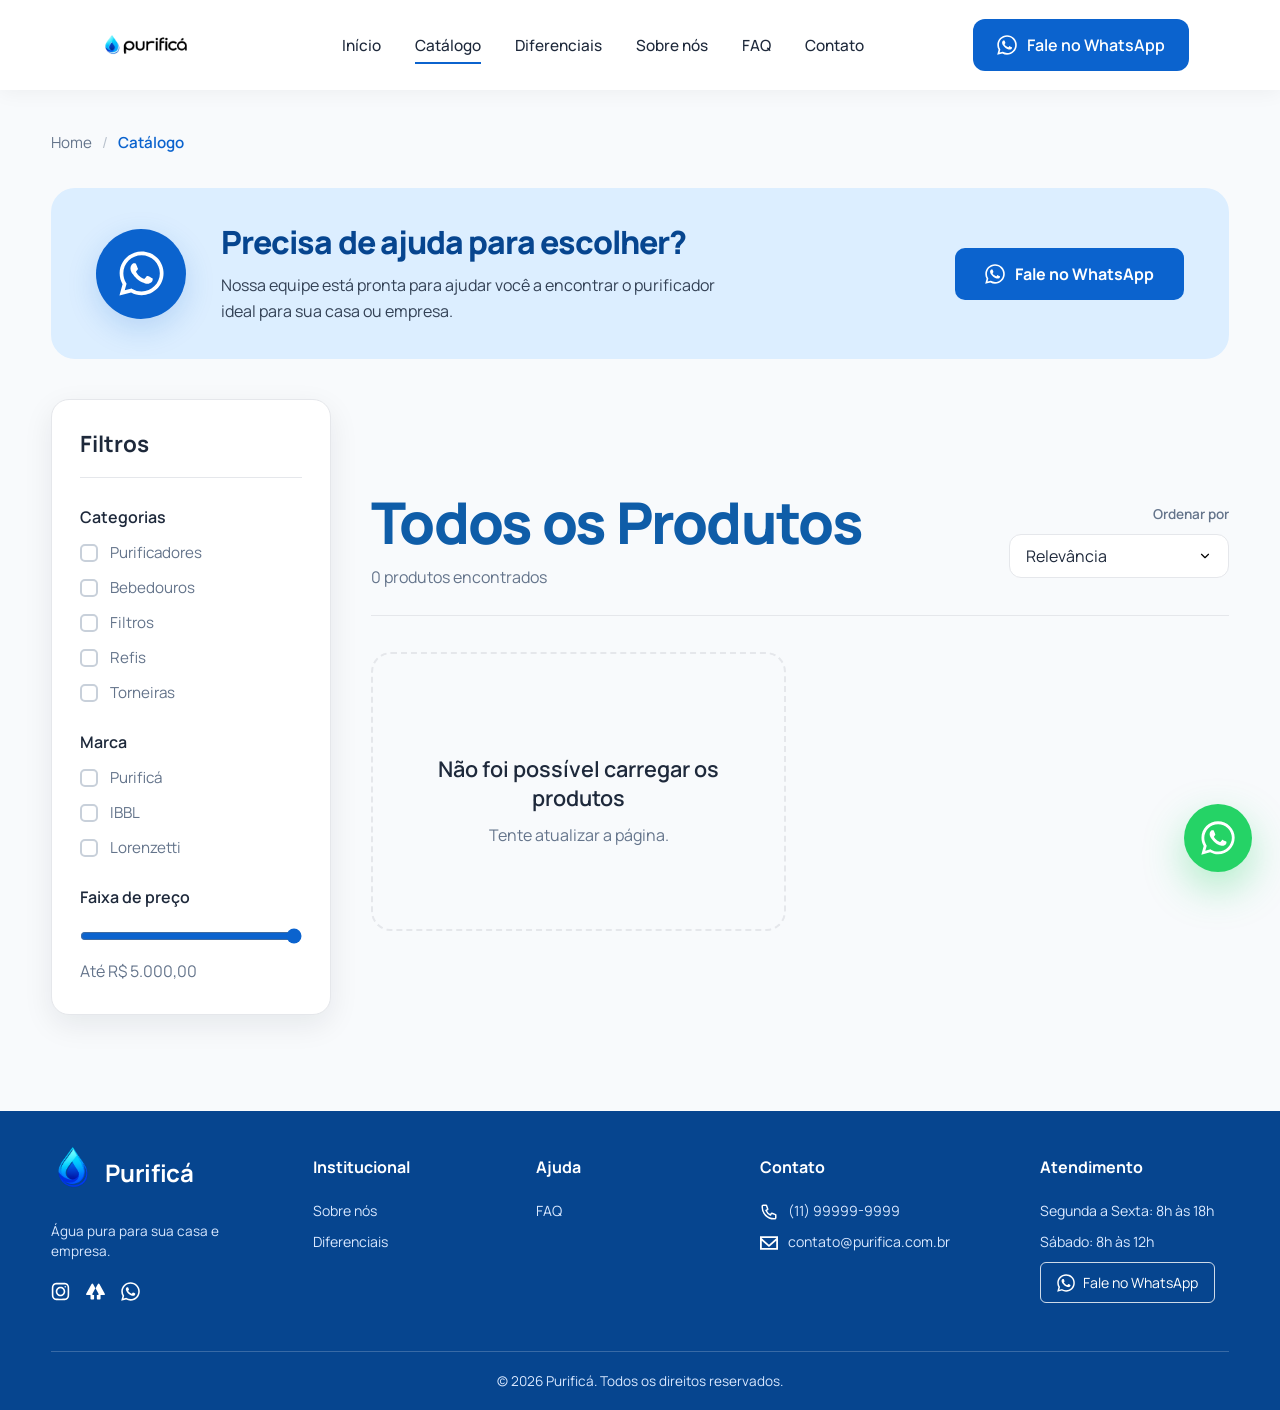
==== commit 6b2ff86f: "Add files via upload" ====
--- a/catalogo.html
+++ b/catalogo.html
@@ -5,404 +5,478 @@
 
     <meta charset="UTF-8">
 
-    <meta name="viewport" content="width=device-width, initial-scale=1.0">
+    <meta
+        name="viewport"
+        content="width=device-width, initial-scale=1.0"
+    >
 
     <title>Catálogo | Purificá</title>
 
-    <link rel="icon" href="assets/images/favicon.ico">
-
-    <link rel="stylesheet" href="assets/css/global.css">
-    <link rel="stylesheet" href="assets/css/components.css">
-    <link rel="stylesheet" href="assets/css/catalogo.css">
-    <link rel="stylesheet" href="assets/css/catalogo-sidebar.css">
-    <link rel="stylesheet" href="assets/css/catalogo-products.css">
-    <link rel="stylesheet" href="assets/css/cta-catalogo.css">
-    <link rel="stylesheet" href="assets/css/footer.css">
-    <link rel="stylesheet" href="assets/css/responsive.css">
+    <link
+        rel="icon"
+        href="assets/images/favicon.ico"
+    >
+
+    <link
+        rel="stylesheet"
+        href="assets/css/global.css"
+    >
+
+    <link
+        rel="stylesheet"
+        href="assets/css/components.css"
+    >
+
+    <link
+        rel="stylesheet"
+        href="assets/css/catalogo.css"
+    >
+
+    <link
+        rel="stylesheet"
+        href="assets/css/catalogo-sidebar.css"
+    >
+
+    <link
+        rel="stylesheet"
+        href="assets/css/catalogo-products.css"
+    >
+
+    <link
+        rel="stylesheet"
+        href="assets/css/cta-catalogo.css"
+    >
+
+    <link
+        rel="stylesheet"
+        href="assets/css/footer.css"
+    >
+
+    <link
+        rel="stylesheet"
+        href="assets/css/responsive.css"
+    >
 
 </head>
 
 <body>
 
-<div id="navbar"></div>
-
-<main>
-
-<section class="catalog-page">
-
-    <div class="container">
-
-        <div class="breadcrumb">
-
-            <a href="index.html">
-
-                Home
-
-            </a>
-
-            <span>/</span>
-
-            <p>
-
-                Catálogo
-
-            </p>
-
-        </div>
-
-        <div class="catalog-layout">
-
-            <section class="catalog-banner">
-
-                <div class="catalog-cta">
-
-                    <div class="catalog-cta-icon">
-
-                        <img
-                            src="assets/images/icons/whatsapp.svg"
-                            alt="WhatsApp"
+    <div id="navbar"></div>
+
+    <main>
+
+        <section class="catalog-page">
+
+            <div class="container">
+
+                <div class="breadcrumb">
+
+                    <a href="index.html">
+
+                        Home
+
+                    </a>
+
+                    <span>/</span>
+
+                    <p>
+
+                        Catálogo
+
+                    </p>
+
+                </div>
+
+                <div class="catalog-layout">
+
+                    <section class="catalog-banner">
+
+                        <div class="catalog-cta">
+
+                            <div class="catalog-cta-icon">
+
+                                <img
+                                    src="assets/images/icons/whatsapp.svg"
+                                    alt="WhatsApp"
+                                >
+
+                            </div>
+
+                            <div class="catalog-cta-text">
+
+                                <h2>
+
+                                    Precisa de ajuda para escolher?
+
+                                </h2>
+
+                                <p>
+
+                                    Nossa equipe está pronta para ajudar você a encontrar o purificador ideal para sua casa ou empresa.
+
+                                </p>
+
+                            </div>
+
+                            <a
+                                href="https://wa.me/5511999999999"
+                                target="_blank"
+                                rel="noopener noreferrer"
+                                class="catalog-cta-button"
+                            >
+
+                                <img
+                                    src="assets/images/icons/whatsapp.svg"
+                                    alt=""
+                                >
+
+                                Fale no WhatsApp
+
+                            </a>
+
+                        </div>
+
+                    </section>
+
+                    <aside class="sidebar">
+
+                        <h3>
+
+                            Filtros
+
+                        </h3>
+
+                        <div
+                            class="filter-group"
+                            data-filter="category"
                         >
 
-                    </div>
-
-                    <div class="catalog-cta-text">
-
-                        <h2>
-
-                            Precisa de ajuda para escolher?
-
-                        </h2>
-
-                        <p>
-
-                            Nossa equipe está pronta para ajudar você a encontrar
-                            o purificador ideal para sua casa ou empresa.
-
-                        </p>
-
-                    </div>
-
-                    <a
-                        href="https://wa.me/5511999999999"
-                        target="_blank"
-                        class="catalog-cta-button"
-                    >
-
-                        <img
-                            src="assets/images/icons/whatsapp.svg"
-                            alt="WhatsApp"
+                            <h4>
+
+                                Categorias
+
+                            </h4>
+
+                            <label>
+
+                                <input
+                                    type="checkbox"
+                                    value="Purificadores"
+                                >
+
+                                Purificadores
+
+                            </label>
+
+                            <label>
+
+                                <input
+                                    type="checkbox"
+                                    value="Bebedouros"
+                                >
+
+                                Bebedouros
+
+                            </label>
+
+                            <label>
+
+                                <input
+                                    type="checkbox"
+                                    value="Filtros"
+                                >
+
+                                Filtros
+
+                            </label>
+
+                            <label>
+
+                                <input
+                                    type="checkbox"
+                                    value="Refis"
+                                >
+
+                                Refis
+
+                            </label>
+
+                            <label>
+
+                                <input
+                                    type="checkbox"
+                                    value="Torneiras"
+                                >
+
+                                Torneiras
+
+                            </label>
+
+                        </div>
+
+                        <div
+                            class="filter-group"
+                            data-filter="brand"
                         >
 
-                        Fale no WhatsApp
-
-                    </a>
+                            <h4>
+
+                                Marca
+
+                            </h4>
+
+                            <label>
+
+                                <input
+                                    type="checkbox"
+                                    value="Purificá"
+                                >
+
+                                Purificá
+
+                            </label>
+
+                            <label>
+
+                                <input
+                                    type="checkbox"
+                                    value="IBBL"
+                                >
+
+                                IBBL
+
+                            </label>
+
+                            <label>
+
+                                <input
+                                    type="checkbox"
+                                    value="Lorenzetti"
+                                >
+
+                                Lorenzetti
+
+                            </label>
+
+                        </div>
+
+                        <div
+                            class="filter-group"
+                            data-filter="price"
+                        >
+
+                            <h4>
+
+                                Faixa de preço
+
+                            </h4>
+
+                            <input
+                                id="price-filter"
+                                type="range"
+                                min="0"
+                                max="5000"
+                                step="0.01"
+                                value="5000"
+                                aria-label="Preço máximo"
+                            >
+
+                            <p id="price-value">
+
+                                Até R$ 5.000,00
+
+                            </p>
+
+                        </div>
+
+                    </aside>
+
+                                        <section class="catalog-content">
+
+                        <div class="catalog-header">
+
+                            <div>
+
+                                <h2>
+
+                                    Todos os Produtos
+
+                                </h2>
+
+                                <p id="products-count">
+
+                                    0 produtos encontrados
+
+                                </p>
+
+                            </div>
+
+                            <div class="catalog-sort">
+
+                                <p>
+
+                                    Ordenar por
+
+                                </p>
+
+                                <button
+                                    type="button"
+                                    class="sort-toggle"
+                                    aria-expanded="false"
+                                >
+
+                                    <span>
+
+                                        Relevância
+
+                                    </span>
+
+                                    <img
+                                        src="assets/images/icons/chevron.svg"
+                                        alt=""
+                                    >
+
+                                </button>
+
+                                <div class="sort-menu">
+
+                                    <button
+                                        type="button"
+                                        class="active"
+                                        data-sort="relevance"
+                                    >
+
+                                        Relevância
+
+                                    </button>
+
+                                    <button
+                                        type="button"
+                                        data-sort="popular"
+                                    >
+
+                                        Mais vendidos
+
+                                    </button>
+
+                                    <button
+                                        type="button"
+                                        data-sort="recent"
+                                    >
+
+                                        Mais recentes
+
+                                    </button>
+
+                                    <button
+                                        type="button"
+                                        data-sort="discount"
+                                    >
+
+                                        Maior desconto
+
+                                    </button>
+
+                                    <button
+                                        type="button"
+                                        data-sort="price-asc"
+                                    >
+
+                                        Menor preço
+
+                                    </button>
+
+                                    <button
+                                        type="button"
+                                        data-sort="price-desc"
+                                    >
+
+                                        Maior preço
+
+                                    </button>
+
+                                    <button
+                                        type="button"
+                                        data-sort="name-asc"
+                                    >
+
+                                        Nome A-Z
+
+                                    </button>
+
+                                    <button
+                                        type="button"
+                                        data-sort="name-desc"
+                                    >
+
+                                        Nome Z-A
+
+                                    </button>
+
+                                </div>
+
+                            </div>
+
+                            <button
+                                type="button"
+                                class="filters-toggle"
+                            >
+
+                                <img
+                                    src="assets/images/icons/filter.svg"
+                                    alt="Filtros"
+                                >
+
+                                <span>
+
+                                    Filtros
+
+                                </span>
+
+                            </button>
+
+                        </div>
+
+                        <div class="products-grid"></div>
+
+                    </section>
 
                 </div>
 
-            </section>
-
-            <aside class="sidebar">
-
-                <h3>
-
-                    Filtros
-
-                </h3>
-
-                <div class="filter-group">
-
-                    <h4>
-
-                        Categorias
-
-                    </h4>
-
-                    <label>
-
-                        <input
-                            type="checkbox"
-                            value="Purificadores"
-                        >
-
-                        Purificadores
-
-                    </label>
-
-                    <label>
-
-                        <input
-                            type="checkbox"
-                            value="Bebedouros"
-                        >
-
-                        Bebedouros
-
-                    </label>
-
-                    <label>
-
-                        <input
-                            type="checkbox"
-                            value="Filtros"
-                        >
-
-                        Filtros
-
-                    </label>
-
-                    <label>
-
-                        <input
-                            type="checkbox"
-                            value="Refis"
-                        >
-
-                        Refis
-
-                    </label>
-
-                    <label>
-
-                        <input
-                            type="checkbox"
-                            value="Torneiras"
-                        >
-
-                        Torneiras
-
-                    </label>
-
-                </div>
-
-                <div class="filter-group">
-
-                    <h4>
-
-                        Marca
-
-                    </h4>
-
-                    <label>
-
-                        <input
-                            type="checkbox"
-                            value="Purificá"
-                        >
-
-                        Purificá
-
-                    </label>
-
-                    <label>
-
-                        <input
-                            type="checkbox"
-                            value="IBBL"
-                        >
-
-                        IBBL
-
-                    </label>
-
-                    <label>
-
-                        <input
-                            type="checkbox"
-                            value="Lorenzetti"
-                        >
-
-                        Lorenzetti
-
-                    </label>
-
-                </div>
-
-                <div class="filter-group">
-
-                    <h4>
-
-                        Faixa de preço
-
-                    </h4>
-
-                    <input
-                        id="price-filter"
-                        type="range"
-                        min="0"
-                        max="5000"
-                        value="5000"
-                    >
-
-                    <p id="price-value">
-
-                        Até R$ 5.000,00
-
-                    </p>
-
-                </div>
-
-            </aside>
-
-            <section class="catalog-content">
-
-                <div class="catalog-header">
-
-                    <div>
-
-                        <h2>
-
-                            Todos os Produtos
-
-                        </h2>
-
-                        <p id="products-count">
-
-                            0 produtos encontrados
-
-                        </p>
-
-                    </div>
-
-                    <div class="catalog-sort">
-
-                        <p>
-
-                            Ordenar por
-
-                        </p>
-
-                        <button class="sort-toggle">
-
-                            <span>
-
-                                Relevância
-
-                            </span>
-
-                            <img
-                                src="assets/images/icons/chevron.svg"
-                                alt="Abrir"
-                            >
-
-                        </button>
-
-                        <div class="sort-menu">
-
-                            <button
-                                class="active"
-                                data-sort="relevance"
-                            >
-
-                                Relevância
-
-                            </button>
-
-                            <button data-sort="popular">
-
-                                Mais vendidos
-
-                            </button>
-
-                            <button data-sort="recent">
-
-                                Mais recentes
-
-                            </button>
-
-                            <button data-sort="discount">
-
-                                Maior desconto
-
-                            </button>
-
-                            <button data-sort="price-asc">
-
-                                Menor preço
-
-                            </button>
-
-                            <button data-sort="price-desc">
-
-                                Maior preço
-
-                            </button>
-
-                            <button data-sort="name-asc">
-
-                                Nome A-Z
-
-                            </button>
-
-                            <button data-sort="name-desc">
-
-                                Nome Z-A
-
-                            </button>
-
-                        </div>
-
-                    </div>
-
-                    <button class="filters-toggle">
-
-                        <img
-                            src="assets/images/icons/filter.svg"
-                            alt="Filtros"
-                        >
-
-                        <span>
-
-                            Filtros
-
-                        </span>
-
-                    </button>
-
-                </div>
-
-                <div class="products-grid">
-
-                                    </div>
-
-            </section>
-
-        </div>
-
-    </div>
-
-</section>
-
-</main>
-
-<div id="footer"></div>
-
-<a
-    href="https://wa.me/5511999999999"
-    class="whatsapp-floating"
-    target="_blank"
-    aria-label="WhatsApp"
->
-
-    <img
-        src="assets/images/icons/whatsapp.svg"
-        alt="WhatsApp"
-    >
-
-</a>
-
-<script src="assets/js/app.js"></script>
-
-<script src="assets/js/navbar.js"></script>
-
-<script src="assets/js/footer.js"></script>
-
-<script src="assets/js/catalogo.js"></script>
-
-<script src="assets/js/sort.js"></script>
-
-<script src="assets/js/filters.js"></script>
-
-<script src="assets/js/effect.js"></script>
+            </div>
+
+        </section>
+
+    </main>
+
+    <div id="footer"></div>
+
+    <a
+        href="https://wa.me/5511999999999"
+        class="whatsapp-floating"
+        target="_blank"
+        rel="noopener noreferrer"
+        aria-label="WhatsApp"
+    >
+
+        <img
+            src="assets/images/icons/whatsapp.svg"
+            alt="WhatsApp"
+        >
+
+    </a>
+
+    <script src="assets/js/app.js"></script>
+
+    <script src="assets/js/navbar.js"></script>
+
+    <script src="assets/js/footer.js"></script>
+
+    <script src="assets/js/catalogo.js"></script>
+
+    <script src="assets/js/filters.js"></script>
+
+    <script src="assets/js/effect.js"></script>
 
 </body>
 
